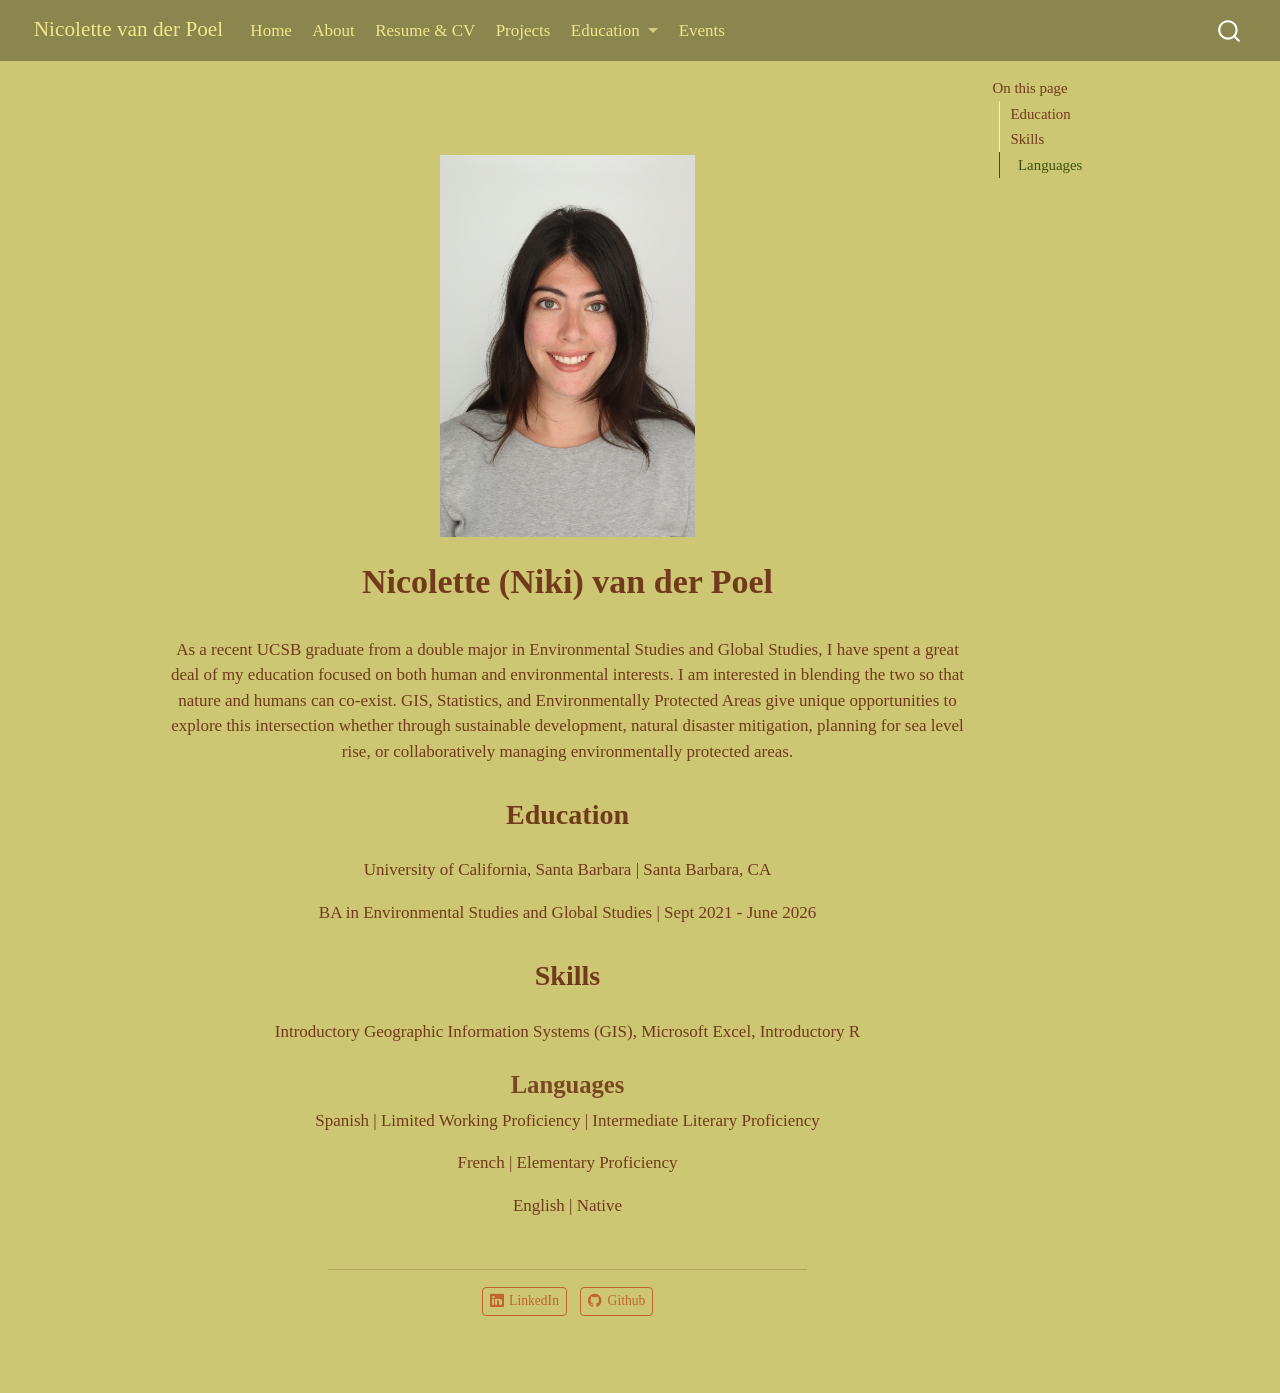
==== docs/index.html @ e7675300 "adding new blog post" ====
<!DOCTYPE html>
<html xmlns="http://www.w3.org/1999/xhtml" lang="en" xml:lang="en"><head>

<meta charset="utf-8">
<meta name="generator" content="quarto-1.8.25">

<meta name="viewport" content="width=device-width, initial-scale=1.0, user-scalable=yes">


<title>Nicolette (Niki) van der Poel – Nicolette van der Poel</title>
<style>
code{white-space: pre-wrap;}
span.smallcaps{font-variant: small-caps;}
div.columns{display: flex; gap: min(4vw, 1.5em);}
div.column{flex: auto; overflow-x: auto;}
div.hanging-indent{margin-left: 1.5em; text-indent: -1.5em;}
ul.task-list{list-style: none;}
ul.task-list li input[type="checkbox"] {
  width: 0.8em;
  margin: 0 0.8em 0.2em -1em; /* quarto-specific, see https://github.com/quarto-dev/quarto-cli/issues/4556 */ 
  vertical-align: middle;
}
</style>


<script src="site_libs/quarto-nav/quarto-nav.js"></script>
<script src="site_libs/quarto-nav/headroom.min.js"></script>
<script src="site_libs/clipboard/clipboard.min.js"></script>
<script src="site_libs/quarto-search/autocomplete.umd.js"></script>
<script src="site_libs/quarto-search/fuse.min.js"></script>
<script src="site_libs/quarto-search/quarto-search.js"></script>
<meta name="quarto:offset" content="./">
<script src="site_libs/quarto-html/quarto.js" type="module"></script>
<script src="site_libs/quarto-html/tabsets/tabsets.js" type="module"></script>
<script src="site_libs/quarto-html/axe/axe-check.js" type="module"></script>
<script src="site_libs/quarto-html/popper.min.js"></script>
<script src="site_libs/quarto-html/tippy.umd.min.js"></script>
<link href="site_libs/quarto-html/tippy.css" rel="stylesheet">
<link href="site_libs/quarto-html/quarto-syntax-highlighting-7b89279ff1a6dce999919e0e67d4d9ec.css" rel="stylesheet" id="quarto-text-highlighting-styles">
<script src="site_libs/bootstrap/bootstrap.min.js"></script>
<link href="site_libs/bootstrap/bootstrap-icons.css" rel="stylesheet">
<link href="site_libs/bootstrap/bootstrap-9b3c58f791b14e5da4d002a91bb240f6.min.css" rel="stylesheet" append-hash="true" id="quarto-bootstrap" data-mode="light">
<script id="quarto-search-options" type="application/json">{
  "location": "navbar",
  "copy-button": false,
  "collapse-after": 3,
  "panel-placement": "end",
  "type": "overlay",
  "limit": 50,
  "keyboard-shortcut": [
    "f",
    "/",
    "s"
  ],
  "show-item-context": false,
  "language": {
    "search-no-results-text": "No results",
    "search-matching-documents-text": "matching documents",
    "search-copy-link-title": "Copy link to search",
    "search-hide-matches-text": "Hide additional matches",
    "search-more-match-text": "more match in this document",
    "search-more-matches-text": "more matches in this document",
    "search-clear-button-title": "Clear",
    "search-text-placeholder": "",
    "search-detached-cancel-button-title": "Cancel",
    "search-submit-button-title": "Submit",
    "search-label": "Search"
  }
}</script>


<link rel="stylesheet" href="styles.css">
</head>

<body class="nav-fixed quarto-light">

<div id="quarto-search-results"></div>
  <header id="quarto-header" class="headroom fixed-top">
    <nav class="navbar navbar-expand-lg " data-bs-theme="dark">
      <div class="navbar-container container-fluid">
      <div class="navbar-brand-container mx-auto">
    <a href="./index.html" class="navbar-brand navbar-brand-logo">
    </a>
    <a class="navbar-brand" href="./index.html">
    <span class="navbar-title">Nicolette van der Poel</span>
    </a>
  </div>
            <div id="quarto-search" class="" title="Search"></div>
          <button class="navbar-toggler" type="button" data-bs-toggle="collapse" data-bs-target="#navbarCollapse" aria-controls="navbarCollapse" role="menu" aria-expanded="false" aria-label="Toggle navigation" onclick="if (window.quartoToggleHeadroom) { window.quartoToggleHeadroom(); }">
  <span class="navbar-toggler-icon"></span>
</button>
          <div class="collapse navbar-collapse" id="navbarCollapse">
            <ul class="navbar-nav navbar-nav-scroll me-auto">
  <li class="nav-item">
    <a class="nav-link active" href="./index.html" aria-current="page"> 
<span class="menu-text">Home</span></a>
  </li>  
  <li class="nav-item">
    <a class="nav-link" href="./about.html"> 
<span class="menu-text">About</span></a>
  </li>  
  <li class="nav-item">
    <a class="nav-link" href="./CV.html"> 
<span class="menu-text">Resume &amp; CV</span></a>
  </li>  
  <li class="nav-item">
    <a class="nav-link" href="./projects/projects.html"> 
<span class="menu-text">Projects</span></a>
  </li>  
  <li class="nav-item dropdown ">
    <a class="nav-link dropdown-toggle" href="#" id="nav-menu-education" role="link" data-bs-toggle="dropdown" aria-expanded="false">
 <span class="menu-text">Education</span>
    </a>
    <ul class="dropdown-menu" aria-labelledby="nav-menu-education">    
        <li>
    <a class="dropdown-item" href="./study_abroad.html">
 <span class="dropdown-text">Study Abroad</span></a>
  </li>  
        <li>
    <a class="dropdown-item" href="./rowing.html">
 <span class="dropdown-text">Rowing</span></a>
  </li>  
    </ul>
  </li>
  <li class="nav-item">
    <span class="nav-link">
<span class="menu-text">Events</span>
    </span>
  </li>  
</ul>
          </div> <!-- /navcollapse -->
            <div class="quarto-navbar-tools">
</div>
      </div> <!-- /container-fluid -->
    </nav>
</header>
<!-- content -->
<div id="quarto-content" class="quarto-container page-columns page-rows-contents page-layout-article page-navbar">
<!-- sidebar -->
<!-- margin-sidebar -->
    <div id="quarto-margin-sidebar" class="sidebar margin-sidebar">
        <nav id="TOC" role="doc-toc" class="toc-active">
    <h2 id="toc-title">On this page</h2>
  <ul>
  <li><a href="#education" id="toc-education" class="nav-link active" data-scroll-target="#education">Education</a></li>
  <li><a href="#skills" id="toc-skills" class="nav-link" data-scroll-target="#skills">Skills</a>
  <ul class="collapse">
  <li><a href="#languages" id="toc-languages" class="nav-link" data-scroll-target="#languages">Languages</a></li>
  </ul></li>
  </ul>
</nav>
    </div>
<!-- main -->
<div class="quarto-about-jolla">
  <img src="headshot_front1.jpg" class="about-image
  rectangle " style="width: 15em;">
 <header id="title-block-header" class="quarto-title-block default">
<div class="quarto-title">
<h1 class="title">Nicolette (Niki) van der Poel</h1>
</div>
<div class="quarto-title-meta">
  </div>
</header><main class="content" id="quarto-document-content">

<p>As a recent UCSB graduate from a double major in Environmental Studies and Global Studies, I have spent a great deal of my education focused on both human and environmental interests. I am interested in blending the two so that nature and humans can co-exist. GIS, Statistics, and Environmentally Protected Areas give unique opportunities to explore this intersection whether through sustainable development, natural disaster mitigation, planning for sea level rise, or collaboratively managing environmentally protected areas.</p>
<section id="education" class="level2">
<h2 data-anchor-id="education">Education</h2>
<p>University of California, Santa Barbara | Santa Barbara, CA</p>
<p>BA in Environmental Studies and Global Studies | Sept 2021 - June 2026</p>
</section>
<section id="skills" class="level2">
<h2 data-anchor-id="skills">Skills</h2>
<p>Introductory Geographic Information Systems (GIS), Microsoft Excel, Introductory R</p>
<section id="languages" class="level3">
<h3 data-anchor-id="languages">Languages</h3>
<p>Spanish | Limited Working Proficiency | Intermediate Literary Proficiency</p>
<p>French | Elementary Proficiency</p>
<p>English | Native</p>


</section>
</section>
</main> 
  <hr class="about-sep">
   <div class="about-links">
  <a href="https://www.linkedin.com/in/nicolette-van-der-poel-72701036a/" class="about-link" rel="" target="">
    <i class="bi bi-linkedin"></i>
     <span class="about-link-text">LinkedIn</span>
  </a>
  <a href="https://github.com" class="about-link" rel="" target="">
    <i class="bi bi-github"></i>
     <span class="about-link-text">Github</span>
  </a>
</div>
</div>
 <!-- /main -->
<script id="quarto-html-after-body" type="application/javascript">
  window.document.addEventListener("DOMContentLoaded", function (event) {
    const isCodeAnnotation = (el) => {
      for (const clz of el.classList) {
        if (clz.startsWith('code-annotation-')) {                     
          return true;
        }
      }
      return false;
    }
    const onCopySuccess = function(e) {
      // button target
      const button = e.trigger;
      // don't keep focus
      button.blur();
      // flash "checked"
      button.classList.add('code-copy-button-checked');
      var currentTitle = button.getAttribute("title");
      button.setAttribute("title", "Copied!");
      let tooltip;
      if (window.bootstrap) {
        button.setAttribute("data-bs-toggle", "tooltip");
        button.setAttribute("data-bs-placement", "left");
        button.setAttribute("data-bs-title", "Copied!");
        tooltip = new bootstrap.Tooltip(button, 
          { trigger: "manual", 
            customClass: "code-copy-button-tooltip",
            offset: [0, -8]});
        tooltip.show();    
      }
      setTimeout(function() {
        if (tooltip) {
          tooltip.hide();
          button.removeAttribute("data-bs-title");
          button.removeAttribute("data-bs-toggle");
          button.removeAttribute("data-bs-placement");
        }
        button.setAttribute("title", currentTitle);
        button.classList.remove('code-copy-button-checked');
      }, 1000);
      // clear code selection
      e.clearSelection();
    }
    const getTextToCopy = function(trigger) {
      const outerScaffold = trigger.parentElement.cloneNode(true);
      const codeEl = outerScaffold.querySelector('code');
      for (const childEl of codeEl.children) {
        if (isCodeAnnotation(childEl)) {
          childEl.remove();
        }
      }
      return codeEl.innerText;
    }
    const clipboard = new window.ClipboardJS('.code-copy-button:not([data-in-quarto-modal])', {
      text: getTextToCopy
    });
    clipboard.on('success', onCopySuccess);
    if (window.document.getElementById('quarto-embedded-source-code-modal')) {
      const clipboardModal = new window.ClipboardJS('.code-copy-button[data-in-quarto-modal]', {
        text: getTextToCopy,
        container: window.document.getElementById('quarto-embedded-source-code-modal')
      });
      clipboardModal.on('success', onCopySuccess);
    }
      var localhostRegex = new RegExp(/^(?:http|https):\/\/localhost\:?[0-9]*\//);
      var mailtoRegex = new RegExp(/^mailto:/);
        var filterRegex = new RegExp('/' + window.location.host + '/');
      var isInternal = (href) => {
          return filterRegex.test(href) || localhostRegex.test(href) || mailtoRegex.test(href);
      }
      // Inspect non-navigation links and adorn them if external
     var links = window.document.querySelectorAll('a[href]:not(.nav-link):not(.navbar-brand):not(.toc-action):not(.sidebar-link):not(.sidebar-item-toggle):not(.pagination-link):not(.no-external):not([aria-hidden]):not(.dropdown-item):not(.quarto-navigation-tool):not(.about-link)');
      for (var i=0; i<links.length; i++) {
        const link = links[i];
        if (!isInternal(link.href)) {
          // undo the damage that might have been done by quarto-nav.js in the case of
          // links that we want to consider external
          if (link.dataset.originalHref !== undefined) {
            link.href = link.dataset.originalHref;
          }
        }
      }
    function tippyHover(el, contentFn, onTriggerFn, onUntriggerFn) {
      const config = {
        allowHTML: true,
        maxWidth: 500,
        delay: 100,
        arrow: false,
        appendTo: function(el) {
            return el.parentElement;
        },
        interactive: true,
        interactiveBorder: 10,
        theme: 'quarto',
        placement: 'bottom-start',
      };
      if (contentFn) {
        config.content = contentFn;
      }
      if (onTriggerFn) {
        config.onTrigger = onTriggerFn;
      }
      if (onUntriggerFn) {
        config.onUntrigger = onUntriggerFn;
      }
      window.tippy(el, config); 
    }
    const noterefs = window.document.querySelectorAll('a[role="doc-noteref"]');
    for (var i=0; i<noterefs.length; i++) {
      const ref = noterefs[i];
      tippyHover(ref, function() {
        // use id or data attribute instead here
        let href = ref.getAttribute('data-footnote-href') || ref.getAttribute('href');
        try { href = new URL(href).hash; } catch {}
        const id = href.replace(/^#\/?/, "");
        const note = window.document.getElementById(id);
        if (note) {
          return note.innerHTML;
        } else {
          return "";
        }
      });
    }
    const xrefs = window.document.querySelectorAll('a.quarto-xref');
    const processXRef = (id, note) => {
      // Strip column container classes
      const stripColumnClz = (el) => {
        el.classList.remove("page-full", "page-columns");
        if (el.children) {
          for (const child of el.children) {
            stripColumnClz(child);
          }
        }
      }
      stripColumnClz(note)
      if (id === null || id.startsWith('sec-')) {
        // Special case sections, only their first couple elements
        const container = document.createElement("div");
        if (note.children && note.children.length > 2) {
          container.appendChild(note.children[0].cloneNode(true));
          for (let i = 1; i < note.children.length; i++) {
            const child = note.children[i];
            if (child.tagName === "P" && child.innerText === "") {
              continue;
            } else {
              container.appendChild(child.cloneNode(true));
              break;
            }
          }
          if (window.Quarto?.typesetMath) {
            window.Quarto.typesetMath(container);
          }
          return container.innerHTML
        } else {
          if (window.Quarto?.typesetMath) {
            window.Quarto.typesetMath(note);
          }
          return note.innerHTML;
        }
      } else {
        // Remove any anchor links if they are present
        const anchorLink = note.querySelector('a.anchorjs-link');
        if (anchorLink) {
          anchorLink.remove();
        }
        if (window.Quarto?.typesetMath) {
          window.Quarto.typesetMath(note);
        }
        if (note.classList.contains("callout")) {
          return note.outerHTML;
        } else {
          return note.innerHTML;
        }
      }
    }
    for (var i=0; i<xrefs.length; i++) {
      const xref = xrefs[i];
      tippyHover(xref, undefined, function(instance) {
        instance.disable();
        let url = xref.getAttribute('href');
        let hash = undefined; 
        if (url.startsWith('#')) {
          hash = url;
        } else {
          try { hash = new URL(url).hash; } catch {}
        }
        if (hash) {
          const id = hash.replace(/^#\/?/, "");
          const note = window.document.getElementById(id);
          if (note !== null) {
            try {
              const html = processXRef(id, note.cloneNode(true));
              instance.setContent(html);
            } finally {
              instance.enable();
              instance.show();
            }
          } else {
            // See if we can fetch this
            fetch(url.split('#')[0])
            .then(res => res.text())
            .then(html => {
              const parser = new DOMParser();
              const htmlDoc = parser.parseFromString(html, "text/html");
              const note = htmlDoc.getElementById(id);
              if (note !== null) {
                const html = processXRef(id, note);
                instance.setContent(html);
              } 
            }).finally(() => {
              instance.enable();
              instance.show();
            });
          }
        } else {
          // See if we can fetch a full url (with no hash to target)
          // This is a special case and we should probably do some content thinning / targeting
          fetch(url)
          .then(res => res.text())
          .then(html => {
            const parser = new DOMParser();
            const htmlDoc = parser.parseFromString(html, "text/html");
            const note = htmlDoc.querySelector('main.content');
            if (note !== null) {
              // This should only happen for chapter cross references
              // (since there is no id in the URL)
              // remove the first header
              if (note.children.length > 0 && note.children[0].tagName === "HEADER") {
                note.children[0].remove();
              }
              const html = processXRef(null, note);
              instance.setContent(html);
            } 
          }).finally(() => {
            instance.enable();
            instance.show();
          });
        }
      }, function(instance) {
      });
    }
        let selectedAnnoteEl;
        const selectorForAnnotation = ( cell, annotation) => {
          let cellAttr = 'data-code-cell="' + cell + '"';
          let lineAttr = 'data-code-annotation="' +  annotation + '"';
          const selector = 'span[' + cellAttr + '][' + lineAttr + ']';
          return selector;
        }
        const selectCodeLines = (annoteEl) => {
          const doc = window.document;
          const targetCell = annoteEl.getAttribute("data-target-cell");
          const targetAnnotation = annoteEl.getAttribute("data-target-annotation");
          const annoteSpan = window.document.querySelector(selectorForAnnotation(targetCell, targetAnnotation));
          const lines = annoteSpan.getAttribute("data-code-lines").split(",");
          const lineIds = lines.map((line) => {
            return targetCell + "-" + line;
          })
          let top = null;
          let height = null;
          let parent = null;
          if (lineIds.length > 0) {
              //compute the position of the single el (top and bottom and make a div)
              const el = window.document.getElementById(lineIds[0]);
              top = el.offsetTop;
              height = el.offsetHeight;
              parent = el.parentElement.parentElement;
            if (lineIds.length > 1) {
              const lastEl = window.document.getElementById(lineIds[lineIds.length - 1]);
              const bottom = lastEl.offsetTop + lastEl.offsetHeight;
              height = bottom - top;
            }
            if (top !== null && height !== null && parent !== null) {
              // cook up a div (if necessary) and position it 
              let div = window.document.getElementById("code-annotation-line-highlight");
              if (div === null) {
                div = window.document.createElement("div");
                div.setAttribute("id", "code-annotation-line-highlight");
                div.style.position = 'absolute';
                parent.appendChild(div);
              }
              div.style.top = top - 2 + "px";
              div.style.height = height + 4 + "px";
              div.style.left = 0;
              let gutterDiv = window.document.getElementById("code-annotation-line-highlight-gutter");
              if (gutterDiv === null) {
                gutterDiv = window.document.createElement("div");
                gutterDiv.setAttribute("id", "code-annotation-line-highlight-gutter");
                gutterDiv.style.position = 'absolute';
                const codeCell = window.document.getElementById(targetCell);
                const gutter = codeCell.querySelector('.code-annotation-gutter');
                gutter.appendChild(gutterDiv);
              }
              gutterDiv.style.top = top - 2 + "px";
              gutterDiv.style.height = height + 4 + "px";
            }
            selectedAnnoteEl = annoteEl;
          }
        };
        const unselectCodeLines = () => {
          const elementsIds = ["code-annotation-line-highlight", "code-annotation-line-highlight-gutter"];
          elementsIds.forEach((elId) => {
            const div = window.document.getElementById(elId);
            if (div) {
              div.remove();
            }
          });
          selectedAnnoteEl = undefined;
        };
          // Handle positioning of the toggle
      window.addEventListener(
        "resize",
        throttle(() => {
          elRect = undefined;
          if (selectedAnnoteEl) {
            selectCodeLines(selectedAnnoteEl);
          }
        }, 10)
      );
      function throttle(fn, ms) {
      let throttle = false;
      let timer;
        return (...args) => {
          if(!throttle) { // first call gets through
              fn.apply(this, args);
              throttle = true;
          } else { // all the others get throttled
              if(timer) clearTimeout(timer); // cancel #2
              timer = setTimeout(() => {
                fn.apply(this, args);
                timer = throttle = false;
              }, ms);
          }
        };
      }
        // Attach click handler to the DT
        const annoteDls = window.document.querySelectorAll('dt[data-target-cell]');
        for (const annoteDlNode of annoteDls) {
          annoteDlNode.addEventListener('click', (event) => {
            const clickedEl = event.target;
            if (clickedEl !== selectedAnnoteEl) {
              unselectCodeLines();
              const activeEl = window.document.querySelector('dt[data-target-cell].code-annotation-active');
              if (activeEl) {
                activeEl.classList.remove('code-annotation-active');
              }
              selectCodeLines(clickedEl);
              clickedEl.classList.add('code-annotation-active');
            } else {
              // Unselect the line
              unselectCodeLines();
              clickedEl.classList.remove('code-annotation-active');
            }
          });
        }
    const findCites = (el) => {
      const parentEl = el.parentElement;
      if (parentEl) {
        const cites = parentEl.dataset.cites;
        if (cites) {
          return {
            el,
            cites: cites.split(' ')
          };
        } else {
          return findCites(el.parentElement)
        }
      } else {
        return undefined;
      }
    };
    var bibliorefs = window.document.querySelectorAll('a[role="doc-biblioref"]');
    for (var i=0; i<bibliorefs.length; i++) {
      const ref = bibliorefs[i];
      const citeInfo = findCites(ref);
      if (citeInfo) {
        tippyHover(citeInfo.el, function() {
          var popup = window.document.createElement('div');
          citeInfo.cites.forEach(function(cite) {
            var citeDiv = window.document.createElement('div');
            citeDiv.classList.add('hanging-indent');
            citeDiv.classList.add('csl-entry');
            var biblioDiv = window.document.getElementById('ref-' + cite);
            if (biblioDiv) {
              citeDiv.innerHTML = biblioDiv.innerHTML;
            }
            popup.appendChild(citeDiv);
          });
          return popup.innerHTML;
        });
      }
    }
  });
  </script>
</div> <!-- /content -->




</body></html>
---- docs/site_libs/quarto-html/tippy.css ----
.tippy-box[data-animation=fade][data-state=hidden]{opacity:0}[data-tippy-root]{max-width:calc(100vw - 10px)}.tippy-box{position:relative;background-color:#333;color:#fff;border-radius:4px;font-size:14px;line-height:1.4;white-space:normal;outline:0;transition-property:transform,visibility,opacity}.tippy-box[data-placement^=top]>.tippy-arrow{bottom:0}.tippy-box[data-placement^=top]>.tippy-arrow:before{bottom:-7px;left:0;border-width:8px 8px 0;border-top-color:initial;transform-origin:center top}.tippy-box[data-placement^=bottom]>.tippy-arrow{top:0}.tippy-box[data-placement^=bottom]>.tippy-arrow:before{top:-7px;left:0;border-width:0 8px 8px;border-bottom-color:initial;transform-origin:center bottom}.tippy-box[data-placement^=left]>.tippy-arrow{right:0}.tippy-box[data-placement^=left]>.tippy-arrow:before{border-width:8px 0 8px 8px;border-left-color:initial;right:-7px;transform-origin:center left}.tippy-box[data-placement^=right]>.tippy-arrow{left:0}.tippy-box[data-placement^=right]>.tippy-arrow:before{left:-7px;border-width:8px 8px 8px 0;border-right-color:initial;transform-origin:center right}.tippy-box[data-inertia][data-state=visible]{transition-timing-function:cubic-bezier(.54,1.5,.38,1.11)}.tippy-arrow{width:16px;height:16px;color:#333}.tippy-arrow:before{content:"";position:absolute;border-color:transparent;border-style:solid}.tippy-content{position:relative;padding:5px 9px;z-index:1}
---- docs/site_libs/quarto-html/quarto-syntax-highlighting-7b89279ff1a6dce999919e0e67d4d9ec.css ----
/* quarto syntax highlight colors */
:root {
  --quarto-hl-ot-color: #003B4F;
  --quarto-hl-at-color: #657422;
  --quarto-hl-ss-color: #20794D;
  --quarto-hl-an-color: #5E5E5E;
  --quarto-hl-fu-color: #4758AB;
  --quarto-hl-st-color: #20794D;
  --quarto-hl-cf-color: #003B4F;
  --quarto-hl-op-color: #5E5E5E;
  --quarto-hl-er-color: #AD0000;
  --quarto-hl-bn-color: #AD0000;
  --quarto-hl-al-color: #AD0000;
  --quarto-hl-va-color: #111111;
  --quarto-hl-bu-color: inherit;
  --quarto-hl-ex-color: inherit;
  --quarto-hl-pp-color: #AD0000;
  --quarto-hl-in-color: #5E5E5E;
  --quarto-hl-vs-color: #20794D;
  --quarto-hl-wa-color: #5E5E5E;
  --quarto-hl-do-color: #5E5E5E;
  --quarto-hl-im-color: #00769E;
  --quarto-hl-ch-color: #20794D;
  --quarto-hl-dt-color: #AD0000;
  --quarto-hl-fl-color: #AD0000;
  --quarto-hl-co-color: #5E5E5E;
  --quarto-hl-cv-color: #5E5E5E;
  --quarto-hl-cn-color: #8f5902;
  --quarto-hl-sc-color: #5E5E5E;
  --quarto-hl-dv-color: #AD0000;
  --quarto-hl-kw-color: #003B4F;
}

/* other quarto variables */
:root {
  --quarto-font-monospace: SFMono-Regular, Menlo, Monaco, Consolas, "Liberation Mono", "Courier New", monospace;
}

/* syntax highlight based on Pandoc's rules */
pre > code.sourceCode > span {
  color: #003B4F;
}

code.sourceCode > span {
  color: #003B4F;
}

div.sourceCode,
div.sourceCode pre.sourceCode {
  color: #003B4F;
}

/* Normal */
code span {
  color: #003B4F;
}

/* Alert */
code span.al {
  color: #AD0000;
  font-style: inherit;
}

/* Annotation */
code span.an {
  color: #5E5E5E;
  font-style: inherit;
}

/* Attribute */
code span.at {
  color: #657422;
  font-style: inherit;
}

/* BaseN */
code span.bn {
  color: #AD0000;
  font-style: inherit;
}

/* BuiltIn */
code span.bu {
  font-style: inherit;
}

/* ControlFlow */
code span.cf {
  color: #003B4F;
  font-weight: bold;
  font-style: inherit;
}

/* Char */
code span.ch {
  color: #20794D;
  font-style: inherit;
}

/* Constant */
code span.cn {
  color: #8f5902;
  font-style: inherit;
}

/* Comment */
code span.co {
  color: #5E5E5E;
  font-style: inherit;
}

/* CommentVar */
code span.cv {
  color: #5E5E5E;
  font-style: italic;
}

/* Documentation */
code span.do {
  color: #5E5E5E;
  font-style: italic;
}

/* DataType */
code span.dt {
  color: #AD0000;
  font-style: inherit;
}

/* DecVal */
code span.dv {
  color: #AD0000;
  font-style: inherit;
}

/* Error */
code span.er {
  color: #AD0000;
  font-style: inherit;
}

/* Extension */
code span.ex {
  font-style: inherit;
}

/* Float */
code span.fl {
  color: #AD0000;
  font-style: inherit;
}

/* Function */
code span.fu {
  color: #4758AB;
  font-style: inherit;
}

/* Import */
code span.im {
  color: #00769E;
  font-style: inherit;
}

/* Information */
code span.in {
  color: #5E5E5E;
  font-style: inherit;
}

/* Keyword */
code span.kw {
  color: #003B4F;
  font-weight: bold;
  font-style: inherit;
}

/* Operator */
code span.op {
  color: #5E5E5E;
  font-style: inherit;
}

/* Other */
code span.ot {
  color: #003B4F;
  font-style: inherit;
}

/* Preprocessor */
code span.pp {
  color: #AD0000;
  font-style: inherit;
}

/* SpecialChar */
code span.sc {
  color: #5E5E5E;
  font-style: inherit;
}

/* SpecialString */
code span.ss {
  color: #20794D;
  font-style: inherit;
}

/* String */
code span.st {
  color: #20794D;
  font-style: inherit;
}

/* Variable */
code span.va {
  color: #111111;
  font-style: inherit;
}

/* VerbatimString */
code span.vs {
  color: #20794D;
  font-style: inherit;
}

/* Warning */
code span.wa {
  color: #5E5E5E;
  font-style: italic;
}

.prevent-inlining {
  content: "</";
}

/*# sourceMappingURL=3944bc705cfaf4c80e56f77c5205168a.css.map */
---- docs/styles.css ----
// define Sass vars 
$dark_olive: #B3B854;
$khakisp: #BDB76B;
$darkbrown: #713A1C;
$khaki: #F0E68C;


// use vars in CSS rules (we'll learn more about how to write CSS soon!) 
h1, h2, h3 {
  color: $dark_olive;
}

.btn {
  background: $khakisp;
  color: $dark_olive; 
  border-color: $darkbrown;
}
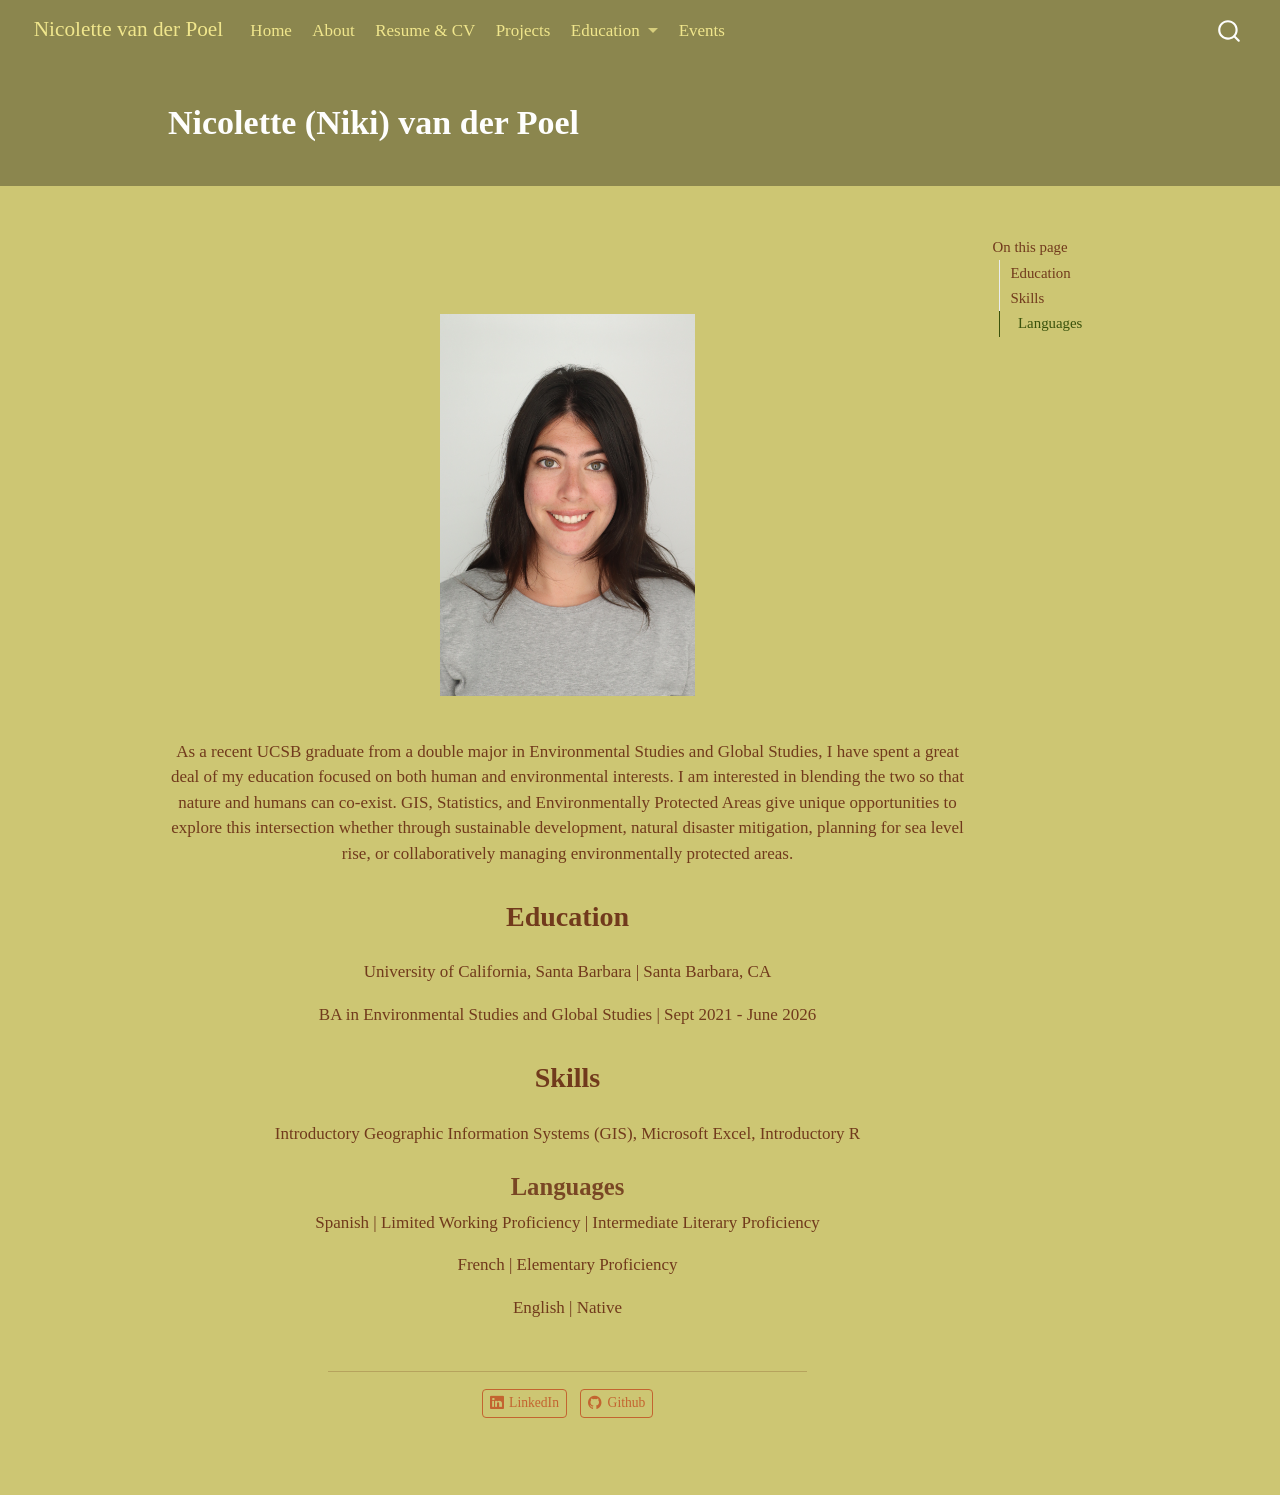
==== commit 2c728539: "attempting image carousel" ====
--- a/docs/index.html
+++ b/docs/index.html
@@ -39,7 +39,7 @@
 <link href="site_libs/quarto-html/quarto-syntax-highlighting-7b89279ff1a6dce999919e0e67d4d9ec.css" rel="stylesheet" id="quarto-text-highlighting-styles">
 <script src="site_libs/bootstrap/bootstrap.min.js"></script>
 <link href="site_libs/bootstrap/bootstrap-icons.css" rel="stylesheet">
-<link href="site_libs/bootstrap/bootstrap-9b3c58f791b14e5da4d002a91bb240f6.min.css" rel="stylesheet" append-hash="true" id="quarto-bootstrap" data-mode="light">
+<link href="site_libs/bootstrap/bootstrap-c7255e637289d3a2bf35bf390abf03b8.min.css" rel="stylesheet" append-hash="true" id="quarto-bootstrap" data-mode="light">
 <script id="quarto-search-options" type="application/json">{
   "location": "navbar",
   "copy-button": false,
@@ -75,7 +75,7 @@
 <body class="nav-fixed quarto-light">
 
 <div id="quarto-search-results"></div>
-  <header id="quarto-header" class="headroom fixed-top">
+  <header id="quarto-header" class="headroom fixed-top quarto-banner">
     <nav class="navbar navbar-expand-lg " data-bs-theme="dark">
       <div class="navbar-container container-fluid">
       <div class="navbar-brand-container mx-auto">
@@ -135,7 +135,15 @@
     </nav>
 </header>
 <!-- content -->
-<div id="quarto-content" class="quarto-container page-columns page-rows-contents page-layout-article page-navbar">
+<header id="title-block-header" class="quarto-title-block default page-columns page-full">
+  <div class="quarto-title-banner page-columns page-full">
+    <div class="quarto-title column-body">
+      <h1 class="title">Nicolette (Niki) van der Poel</h1>
+                      </div>
+  </div>
+  <div class="quarto-title-meta">
+    </div>
+  </header><div id="quarto-content" class="quarto-container page-columns page-rows-contents page-layout-article page-navbar">
 <!-- sidebar -->
 <!-- margin-sidebar -->
     <div id="quarto-margin-sidebar" class="sidebar margin-sidebar">
@@ -154,13 +162,7 @@
 <div class="quarto-about-jolla">
   <img src="headshot_front1.jpg" class="about-image
   rectangle " style="width: 15em;">
- <header id="title-block-header" class="quarto-title-block default">
-<div class="quarto-title">
-<h1 class="title">Nicolette (Niki) van der Poel</h1>
-</div>
-<div class="quarto-title-meta">
-  </div>
-</header><main class="content" id="quarto-document-content">
+ <main class="content quarto-banner-title-block" id="quarto-document-content">
 
 <p>As a recent UCSB graduate from a double major in Environmental Studies and Global Studies, I have spent a great deal of my education focused on both human and environmental interests. I am interested in blending the two so that nature and humans can co-exist. GIS, Statistics, and Environmentally Protected Areas give unique opportunities to explore this intersection whether through sustainable development, natural disaster mitigation, planning for sea level rise, or collaboratively managing environmentally protected areas.</p>
 <section id="education" class="level2">
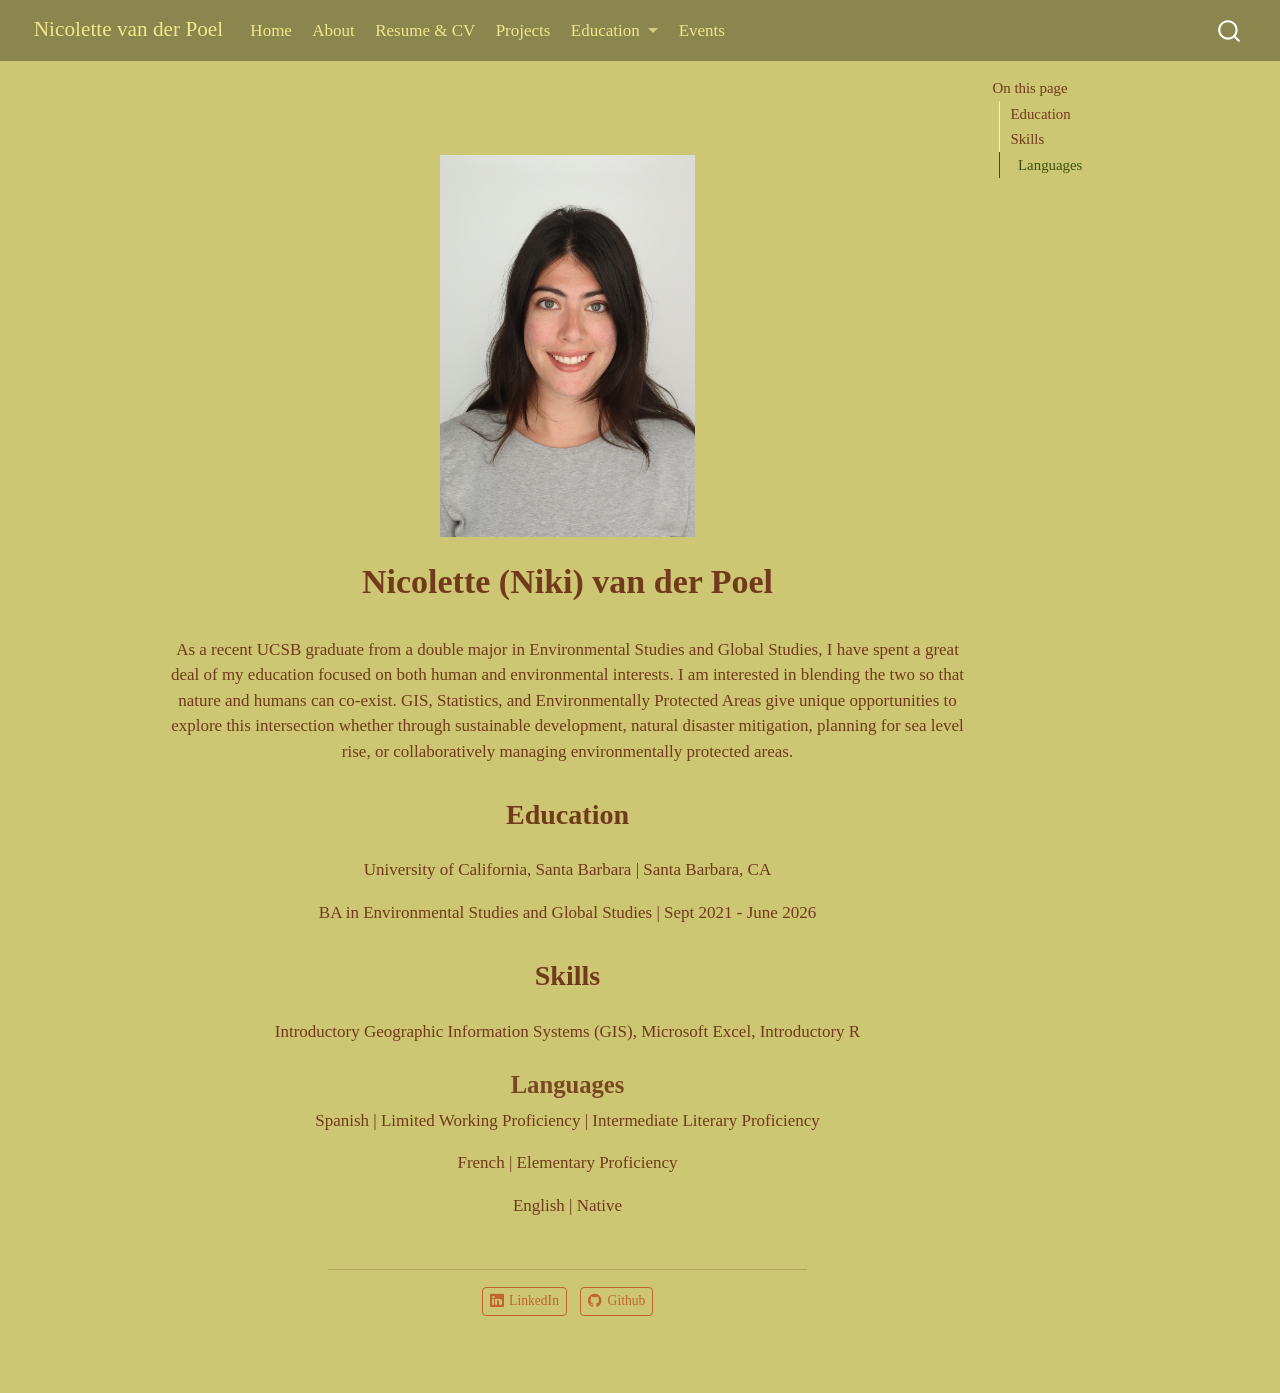
==== commit 9a08ad5e: "rendering website" ====
--- a/docs/index.html
+++ b/docs/index.html
@@ -75,7 +75,7 @@
 <body class="nav-fixed quarto-light">
 
 <div id="quarto-search-results"></div>
-  <header id="quarto-header" class="headroom fixed-top quarto-banner">
+  <header id="quarto-header" class="headroom fixed-top">
     <nav class="navbar navbar-expand-lg " data-bs-theme="dark">
       <div class="navbar-container container-fluid">
       <div class="navbar-brand-container mx-auto">
@@ -135,15 +135,7 @@
     </nav>
 </header>
 <!-- content -->
-<header id="title-block-header" class="quarto-title-block default page-columns page-full">
-  <div class="quarto-title-banner page-columns page-full">
-    <div class="quarto-title column-body">
-      <h1 class="title">Nicolette (Niki) van der Poel</h1>
-                      </div>
-  </div>
-  <div class="quarto-title-meta">
-    </div>
-  </header><div id="quarto-content" class="quarto-container page-columns page-rows-contents page-layout-article page-navbar">
+<div id="quarto-content" class="quarto-container page-columns page-rows-contents page-layout-article page-navbar">
 <!-- sidebar -->
 <!-- margin-sidebar -->
     <div id="quarto-margin-sidebar" class="sidebar margin-sidebar">
@@ -162,7 +154,13 @@
 <div class="quarto-about-jolla">
   <img src="headshot_front1.jpg" class="about-image
   rectangle " style="width: 15em;">
- <main class="content quarto-banner-title-block" id="quarto-document-content">
+ <header id="title-block-header" class="quarto-title-block default">
+<div class="quarto-title">
+<h1 class="title">Nicolette (Niki) van der Poel</h1>
+</div>
+<div class="quarto-title-meta">
+  </div>
+</header><main class="content" id="quarto-document-content">
 
 <p>As a recent UCSB graduate from a double major in Environmental Studies and Global Studies, I have spent a great deal of my education focused on both human and environmental interests. I am interested in blending the two so that nature and humans can co-exist. GIS, Statistics, and Environmentally Protected Areas give unique opportunities to explore this intersection whether through sustainable development, natural disaster mitigation, planning for sea level rise, or collaboratively managing environmentally protected areas.</p>
 <section id="education" class="level2">
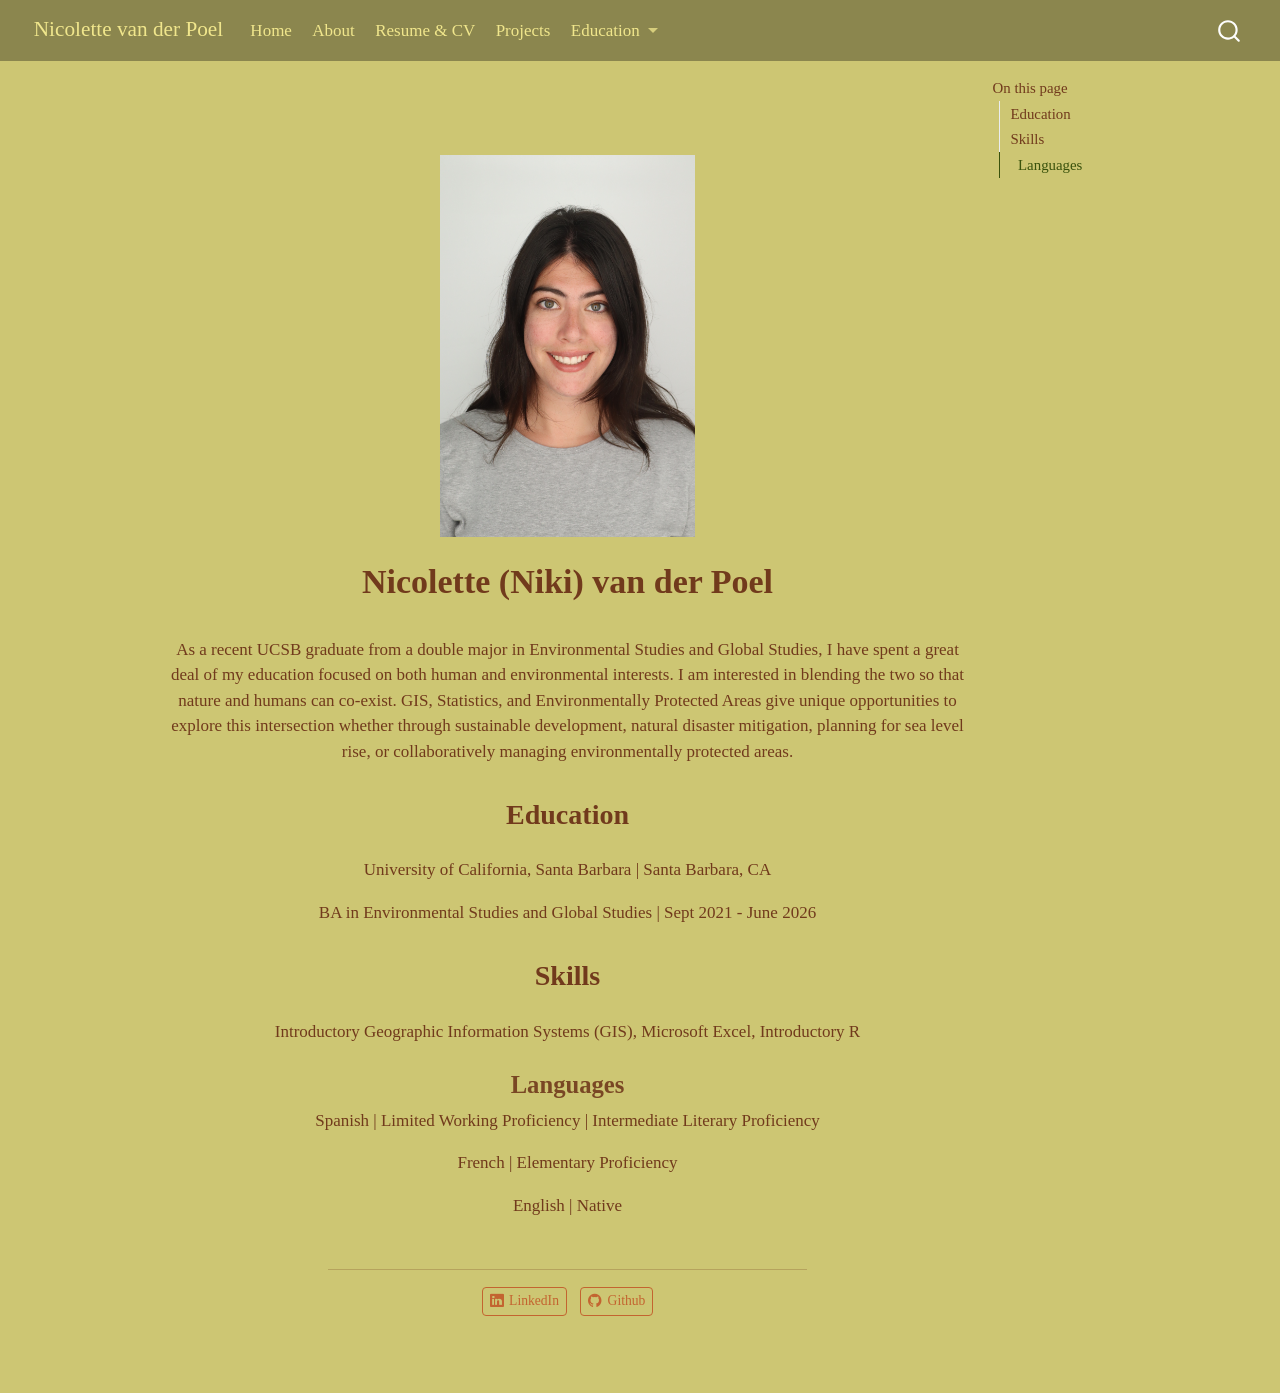
==== commit fde7e20f: "rendering website" ====
--- a/docs/index.html
+++ b/docs/index.html
@@ -39,7 +39,7 @@
 <link href="site_libs/quarto-html/quarto-syntax-highlighting-7b89279ff1a6dce999919e0e67d4d9ec.css" rel="stylesheet" id="quarto-text-highlighting-styles">
 <script src="site_libs/bootstrap/bootstrap.min.js"></script>
 <link href="site_libs/bootstrap/bootstrap-icons.css" rel="stylesheet">
-<link href="site_libs/bootstrap/bootstrap-c7255e637289d3a2bf35bf390abf03b8.min.css" rel="stylesheet" append-hash="true" id="quarto-bootstrap" data-mode="light">
+<link href="site_libs/bootstrap/bootstrap-6fc08f0b5b0c1828bf74d64142d1db09.min.css" rel="stylesheet" append-hash="true" id="quarto-bootstrap" data-mode="light">
 <script id="quarto-search-options" type="application/json">{
   "location": "navbar",
   "copy-button": false,
@@ -122,11 +122,6 @@
   </li>  
     </ul>
   </li>
-  <li class="nav-item">
-    <span class="nav-link">
-<span class="menu-text">Events</span>
-    </span>
-  </li>  
 </ul>
           </div> <!-- /navcollapse -->
             <div class="quarto-navbar-tools">
--- a/docs/styles.css
+++ b/docs/styles.css
@@ -15,6 +15,13 @@
   color: $dark_olive; 
   border-color: $darkbrown;
 }
+.quarto-title-banner h1, h2, h3{
+  color: $khaki;
+}
+
+.quarto-title-banner h1{
+  color: #F0E68C;
+}
 
 
 
@@ -29,6 +36,3 @@
 
 
 
-
-
-
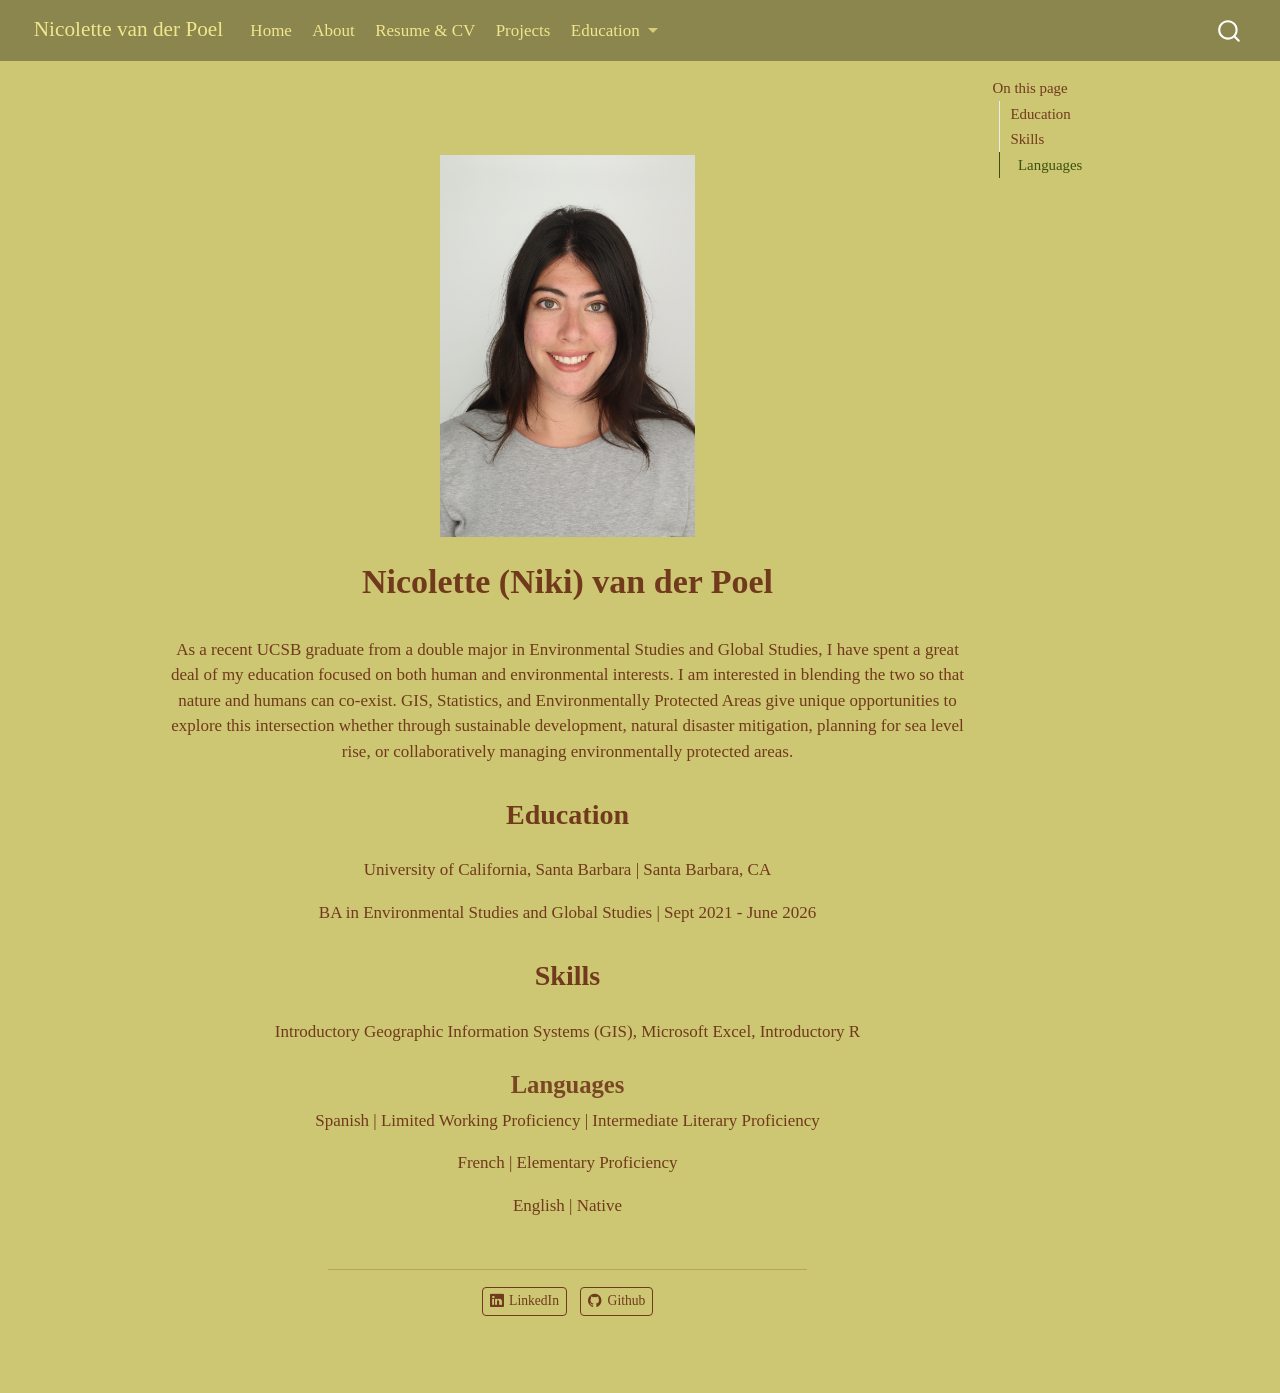
==== commit 430e725a: "changing link color" ====
--- a/docs/index.html
+++ b/docs/index.html
@@ -39,7 +39,7 @@
 <link href="site_libs/quarto-html/quarto-syntax-highlighting-7b89279ff1a6dce999919e0e67d4d9ec.css" rel="stylesheet" id="quarto-text-highlighting-styles">
 <script src="site_libs/bootstrap/bootstrap.min.js"></script>
 <link href="site_libs/bootstrap/bootstrap-icons.css" rel="stylesheet">
-<link href="site_libs/bootstrap/bootstrap-6fc08f0b5b0c1828bf74d64142d1db09.min.css" rel="stylesheet" append-hash="true" id="quarto-bootstrap" data-mode="light">
+<link href="site_libs/bootstrap/bootstrap-3693303da0986efdff53a2e17fa08a7e.min.css" rel="stylesheet" append-hash="true" id="quarto-bootstrap" data-mode="light">
 <script id="quarto-search-options" type="application/json">{
   "location": "navbar",
   "copy-button": false,
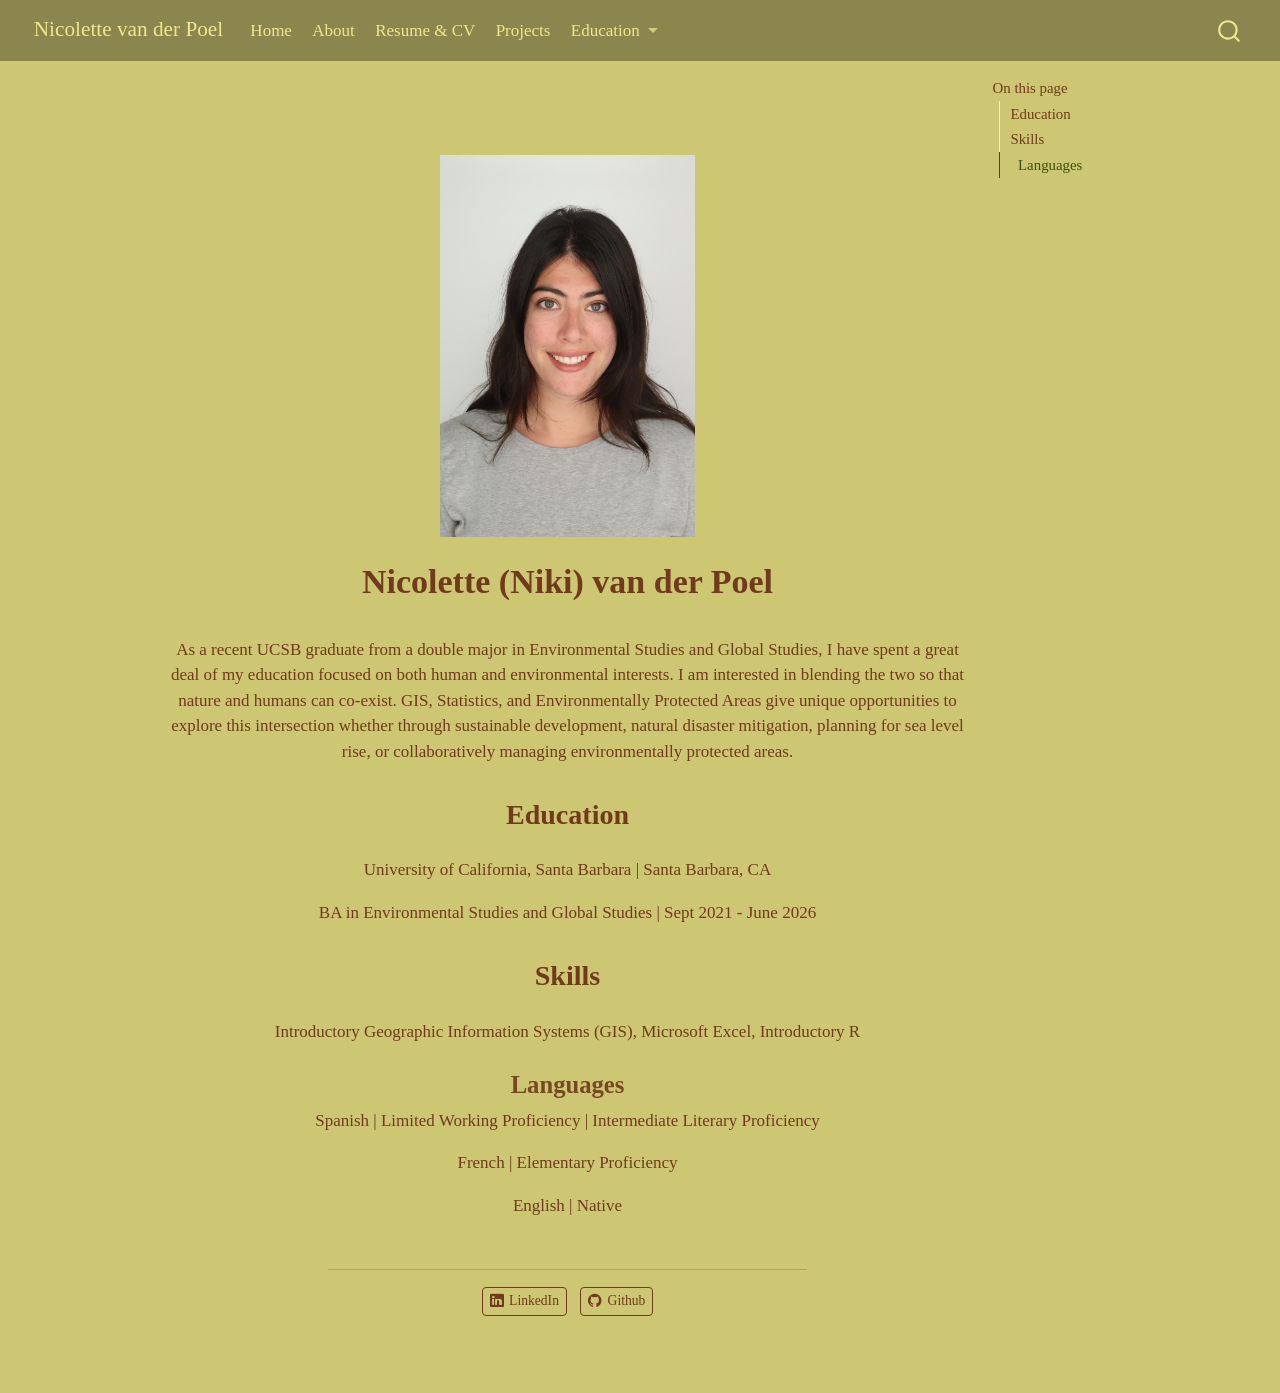
==== commit 77c0e2c6: "rendering website" ====
--- a/docs/index.html
+++ b/docs/index.html
@@ -39,7 +39,7 @@
 <link href="site_libs/quarto-html/quarto-syntax-highlighting-7b89279ff1a6dce999919e0e67d4d9ec.css" rel="stylesheet" id="quarto-text-highlighting-styles">
 <script src="site_libs/bootstrap/bootstrap.min.js"></script>
 <link href="site_libs/bootstrap/bootstrap-icons.css" rel="stylesheet">
-<link href="site_libs/bootstrap/bootstrap-3693303da0986efdff53a2e17fa08a7e.min.css" rel="stylesheet" append-hash="true" id="quarto-bootstrap" data-mode="light">
+<link href="site_libs/bootstrap/bootstrap-db6f4061c0c87a565752037946c403bd.min.css" rel="stylesheet" append-hash="true" id="quarto-bootstrap" data-mode="light">
 <script id="quarto-search-options" type="application/json">{
   "location": "navbar",
   "copy-button": false,
@@ -182,7 +182,7 @@
     <i class="bi bi-linkedin"></i>
      <span class="about-link-text">LinkedIn</span>
   </a>
-  <a href="https://github.com" class="about-link" rel="" target="">
+  <a href="https://github.com/nvanderpoel-cmd" class="about-link" rel="" target="">
     <i class="bi bi-github"></i>
      <span class="about-link-text">Github</span>
   </a>
